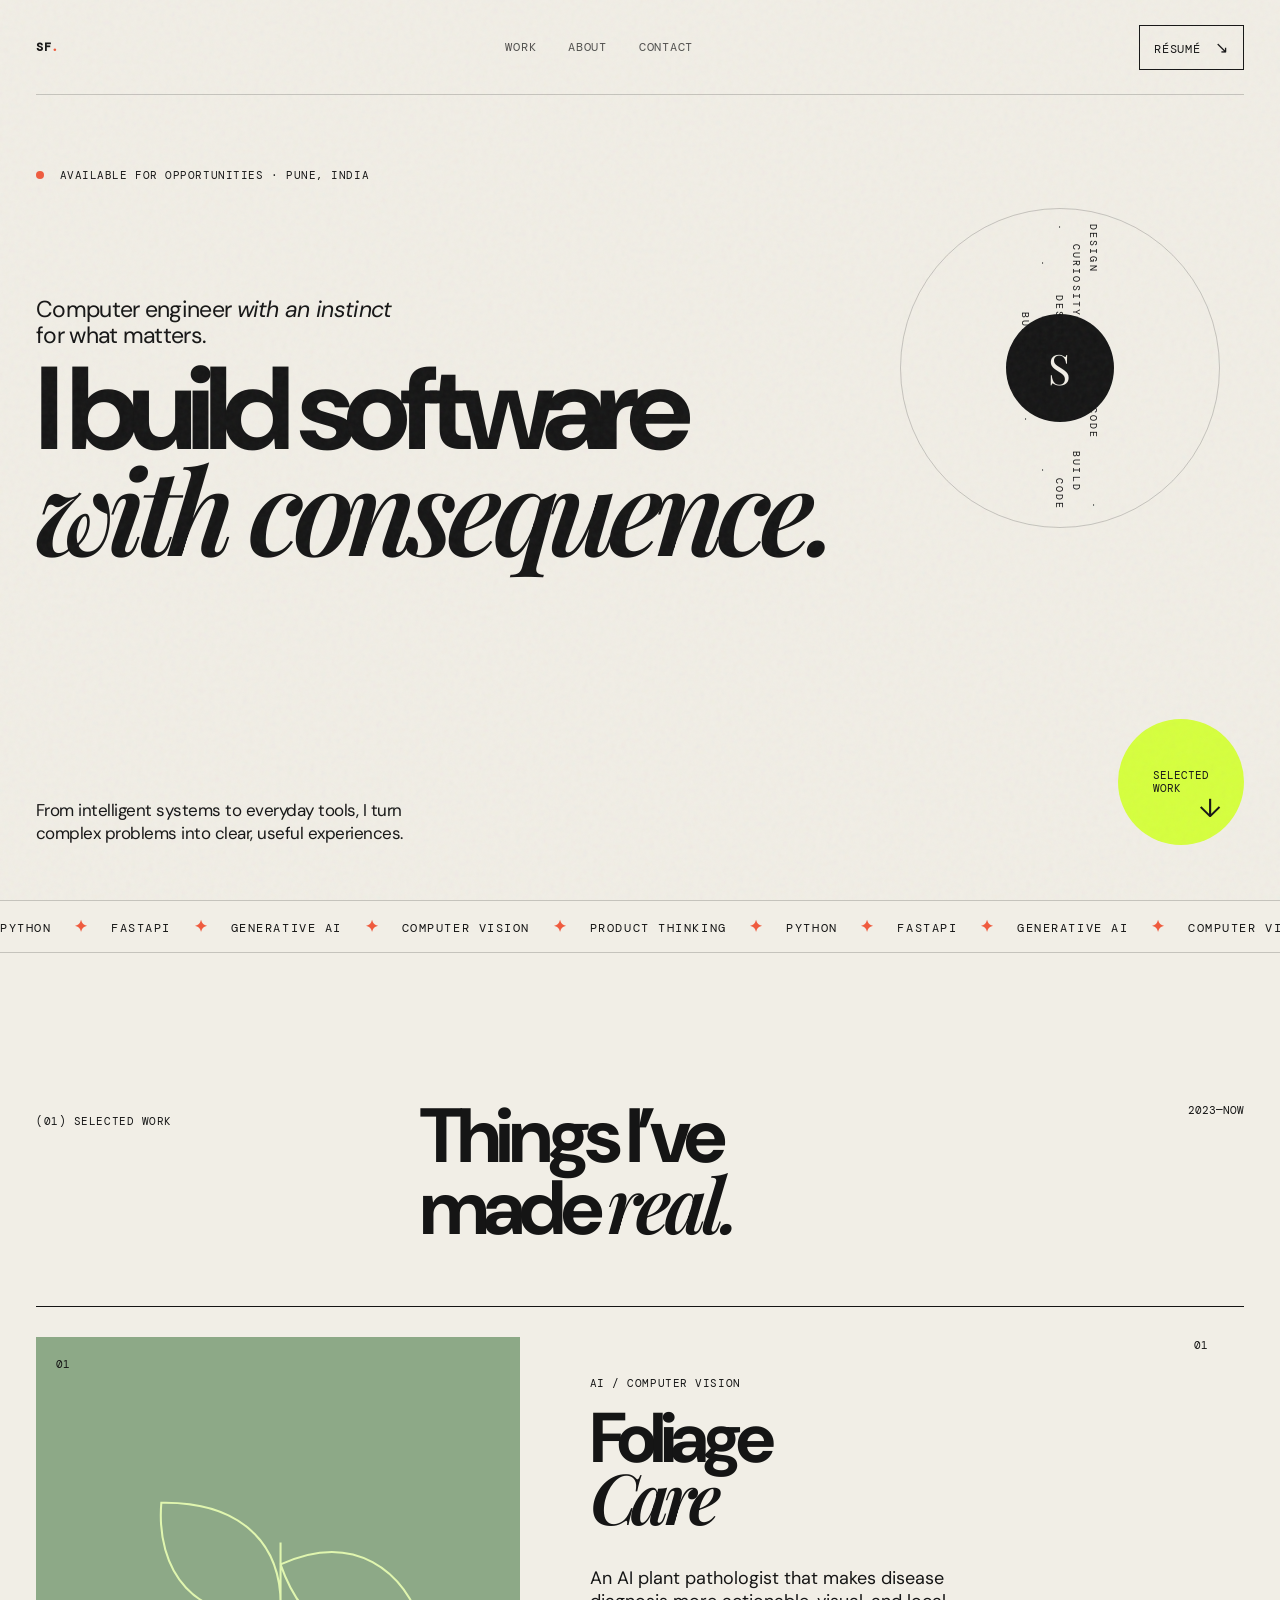
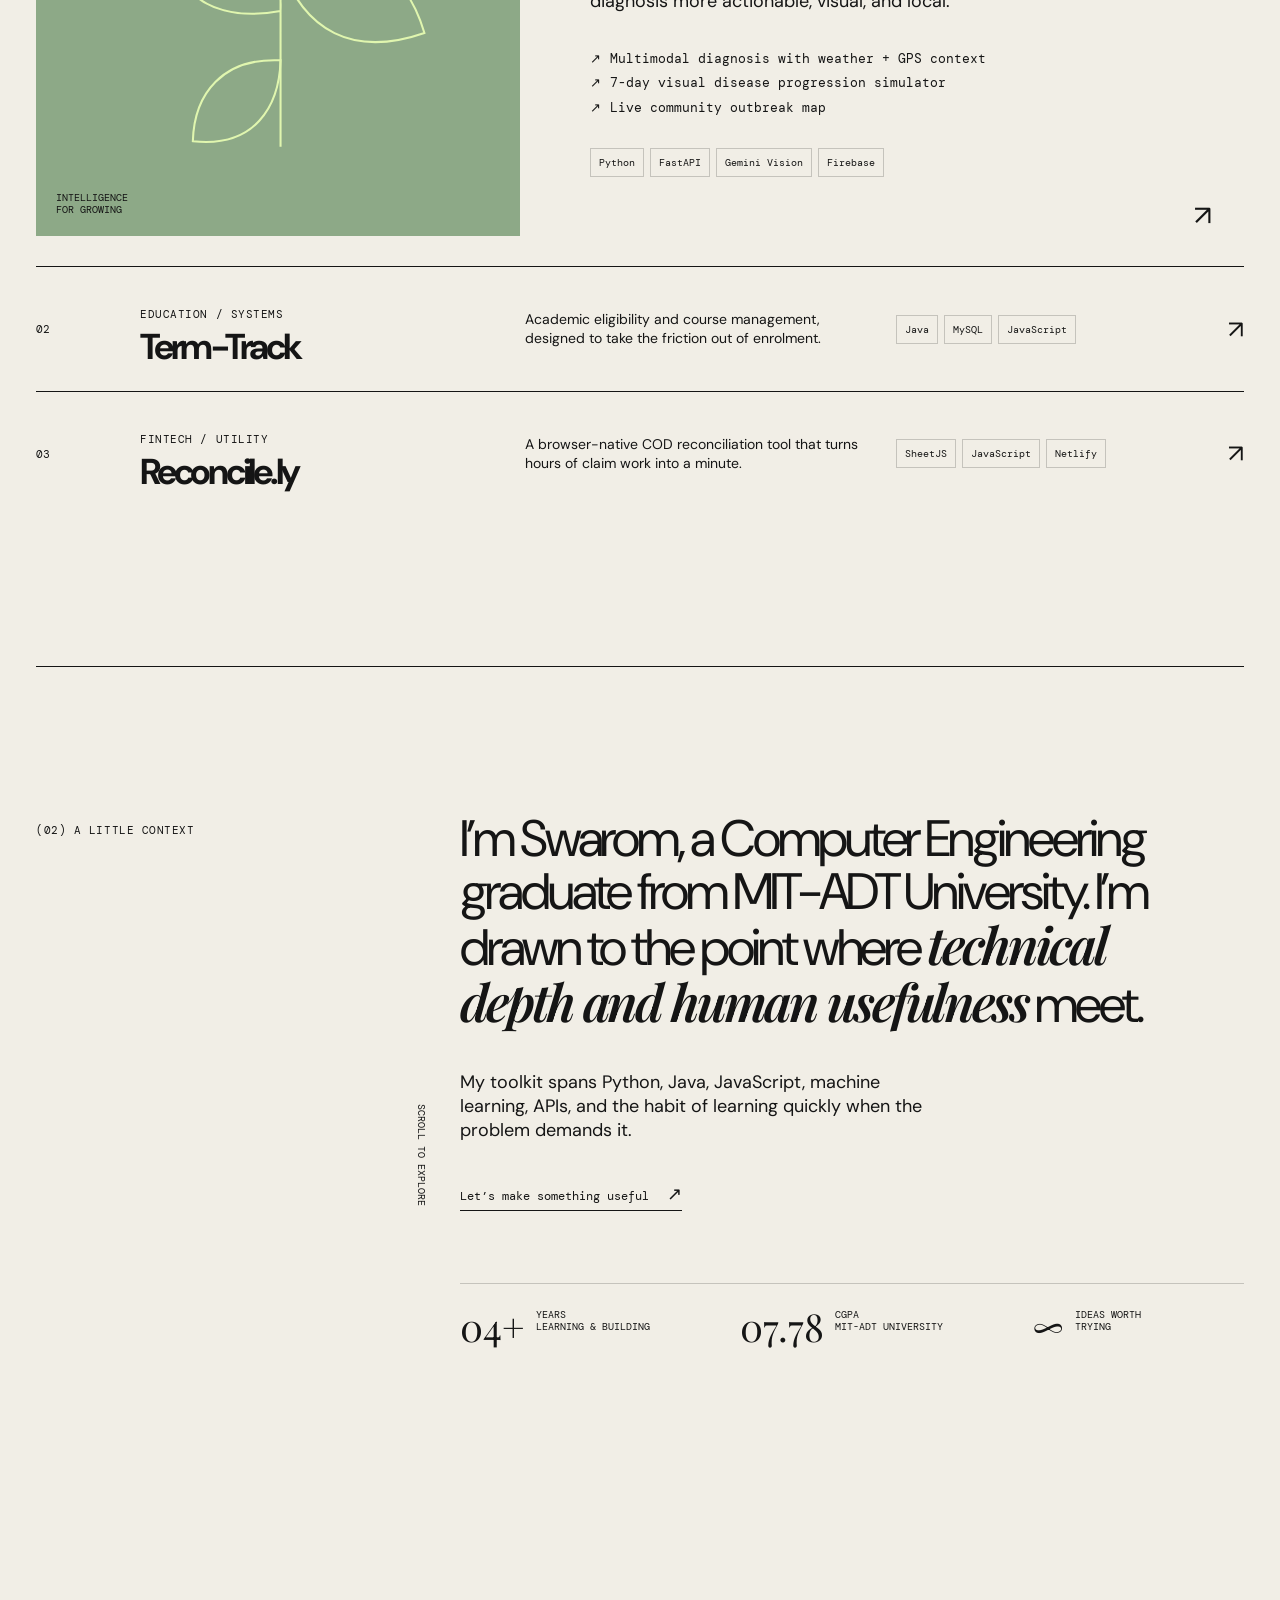
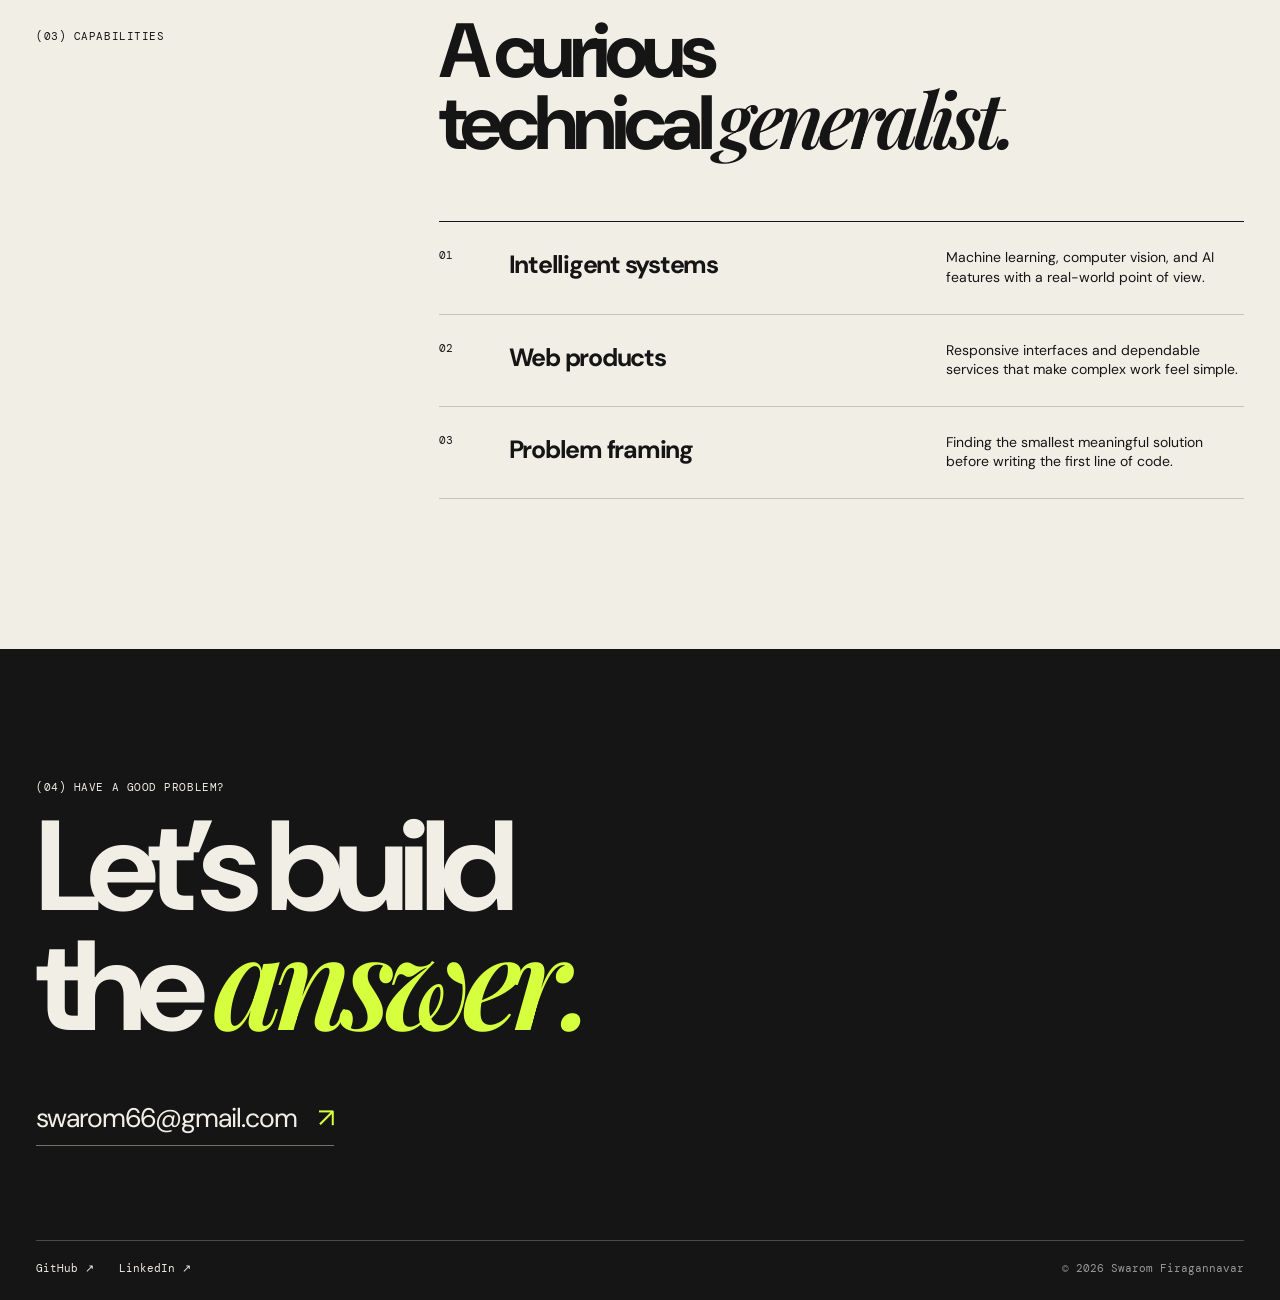
==== copy/index.html @ c426cae1 "Add initial website structure, styles, and interactivity - Created index.html with a complete layout" ====
<!doctype html>
<html lang="en">
<head>
  <meta charset="UTF-8">
  <meta name="viewport" content="width=device-width, initial-scale=1.0">
  <meta name="description" content="Swarom Firagannavar — computer engineer building useful, intelligent software.">
  <title>Swarom Firagannavar — Software Engineer</title>
  <link rel="preconnect" href="https://fonts.googleapis.com">
  <link rel="preconnect" href="https://fonts.gstatic.com" crossorigin>
  <link href="https://fonts.googleapis.com/css2?family=DM+Mono:wght@400;500&family=DM+Sans:opsz,wght@9..40,400;9..40,500;9..40,700&family=Playfair+Display:ital,wght@0,600;0,700;1,600&display=swap" rel="stylesheet">
  <link rel="stylesheet" href="styles.css">
</head>
<body>
  <div class="grain" aria-hidden="true"></div>
  <div class="progress" aria-hidden="true"><span></span></div>
  <header class="nav wrap"><a class="monogram" href="#top" aria-label="Back to top">SF<span>.</span></a><nav aria-label="Main navigation"><a href="#work">Work</a><a href="#about">About</a><a href="#contact">Contact</a></nav><a class="nav-cta" href="SwaromResume.pdf" download>Résumé <span>↘</span></a></header>
  <main id="top">
    <section class="hero wrap">
      <div class="hero-meta reveal"><span class="pulse"></span> Available for opportunities · Pune, India</div>
      <p class="hero-kicker reveal">Computer engineer <i>with an instinct</i><br>for what matters.</p>
      <h1 class="reveal">I build software<br><em>with consequence.</em></h1>
      <div class="hero-bottom reveal"><p>From intelligent systems to everyday tools, I turn complex problems into clear, useful experiences.</p><a class="round-link" href="#work" aria-label="See selected work"><span>Selected<br>work</span><b>↓</b></a></div>
      <div class="orbit" aria-hidden="true"><span>DESIGN · CODE · CURIOSITY · BUILD · DESIGN · CODE · CURIOSITY · BUILD · </span><div class="orbit-core">S</div></div>
    </section>
    <section class="marquee" aria-label="Skills"><div>PYTHON <b>✦</b> FASTAPI <b>✦</b> GENERATIVE AI <b>✦</b> COMPUTER VISION <b>✦</b> PRODUCT THINKING <b>✦</b> PYTHON <b>✦</b> FASTAPI <b>✦</b> GENERATIVE AI <b>✦</b> COMPUTER VISION <b>✦</b> PRODUCT THINKING <b>✦</b></div></section>
    <section class="work wrap" id="work">
      <div class="section-head reveal"><p>(01) Selected work</p><h2>Things I’ve<br>made <em>real.</em></h2><span>2023—NOW</span></div>
      <article class="project project-feature reveal"><div class="project-mark plant-mark"><span>01</span><svg viewBox="0 0 300 300" aria-hidden="true"><path d="M150 265V116M150 166c-64 12-91-31-87-79 57-1 89 29 87 79ZM150 132c53-24 91 3 105 50-52 18-88-1-105-50Z"/><path d="M150 202c-42-2-63 24-64 59 45 5 63-25 64-59Z"/></svg><small>Intelligence<br>for growing</small></div><div class="project-copy"><div><p class="eyebrow">AI / COMPUTER VISION</p><h3>Foliage<br><em>Care</em></h3></div><p class="project-description">An AI plant pathologist that makes disease diagnosis more actionable, visual, and local.</p><ul><li>Multimodal diagnosis with weather + GPS context</li><li>7-day visual disease progression simulator</li><li>Live community outbreak map</li></ul><div class="tags"><span>Python</span><span>FastAPI</span><span>Gemini Vision</span><span>Firebase</span></div></div><div class="project-index">01 <span>↗</span></div></article>
      <article class="project project-compact reveal"><div class="project-number">02</div><div><p class="eyebrow">EDUCATION / SYSTEMS</p><h3>Term-Track</h3></div><p>Academic eligibility and course management, designed to take the friction out of enrolment.</p><div class="tags"><span>Java</span><span>MySQL</span><span>JavaScript</span></div><span class="arrow">↗</span></article>
      <article class="project project-compact reveal"><div class="project-number">03</div><div><p class="eyebrow">FINTECH / UTILITY</p><h3>Reconcile.ly</h3></div><p>A browser-native COD reconciliation tool that turns hours of claim work into a minute.</p><div class="tags"><span>SheetJS</span><span>JavaScript</span><span>Netlify</span></div><span class="arrow">↗</span></article>
    </section>
    <section class="about wrap" id="about"><div class="about-label reveal"><p>(02) A little context</p><span>SCROLL TO EXPLORE</span></div><div class="about-copy reveal"><p>I’m Swarom, a Computer Engineering graduate from MIT-ADT University. I’m drawn to the point where <em>technical depth and human usefulness</em> meet.</p><p class="secondary">My toolkit spans Python, Java, JavaScript, machine learning, APIs, and the habit of learning quickly when the problem demands it.</p><a class="text-link" href="mailto:swarom66@gmail.com">Let’s make something useful <span>↗</span></a></div><aside class="stats reveal"><div><strong>04+</strong><span>years<br>learning & building</span></div><div><strong>07.78</strong><span>CGPA<br>MIT-ADT University</span></div><div><strong>∞</strong><span>ideas worth<br>trying</span></div></aside></section>
    <section class="capabilities wrap"><div class="section-head reveal"><p>(03) Capabilities</p><h2>A curious<br>technical <em>generalist.</em></h2></div><div class="skill-list reveal"><div><span>01</span><h3>Intelligent systems</h3><p>Machine learning, computer vision, and AI features with a real-world point of view.</p></div><div><span>02</span><h3>Web products</h3><p>Responsive interfaces and dependable services that make complex work feel simple.</p></div><div><span>03</span><h3>Problem framing</h3><p>Finding the smallest meaningful solution before writing the first line of code.</p></div></div></section>
    <section class="contact" id="contact"><div class="wrap reveal"><p class="eyebrow">(04) Have a good problem?</p><h2>Let’s build<br>the <em>answer.</em></h2><a class="mail-link" href="mailto:swarom66@gmail.com">swarom66@gmail.com <span>↗</span></a><div class="contact-foot"><a href="https://github.com/SlanderDome" target="_blank" rel="noreferrer">GitHub ↗</a><a href="https://linkedin.com/in/your-linkedin" target="_blank" rel="noreferrer">LinkedIn ↗</a><p>© 2026 Swarom Firagannavar</p></div></div></section>
  </main><script src="script.js"></script>
</body></html>
---- copy/styles.css ----
:root{--ink:#151515;--paper:#f1eee6;--acid:#d6ff3e;--line:rgba(21,21,21,.2);--mono:'DM Mono',monospace;--sans:'DM Sans',sans-serif;--serif:'Playfair Display',serif}*{box-sizing:border-box}html{scroll-behavior:smooth}body{margin:0;background:var(--paper);color:var(--ink);font-family:var(--sans);font-size:16px;overflow-x:hidden}.wrap{width:min(1240px,calc(100% - 72px));margin:auto}.grain{position:fixed;inset:0;z-index:10;pointer-events:none;opacity:.05;background-image:url("data:image/svg+xml,%3Csvg viewBox='0 0 180 180' xmlns='http://www.w3.org/2000/svg'%3E%3Cfilter id='n'%3E%3CfeTurbulence type='fractalNoise' baseFrequency='.9' numOctaves='4' stitchTiles='stitch'/%3E%3C/filter%3E%3Crect width='100%25' height='100%25' filter='url(%23n)'/%3E%3C/svg%3E")}.progress{height:3px;position:fixed;top:0;z-index:20;width:100%}.progress span{display:block;height:100%;width:var(--scroll,0%);background:var(--ink)}
.nav{height:95px;display:flex;align-items:center;justify-content:space-between;border-bottom:1px solid var(--line);position:relative;z-index:2}.monogram{font-family:var(--serif);font-size:31px;font-weight:700;color:inherit;text-decoration:none;letter-spacing:-2px}.monogram span{color:#ef5b3e}.nav nav{display:flex;gap:32px}.nav a{color:inherit;text-decoration:none;font-size:12px;font-family:var(--mono);text-transform:uppercase;letter-spacing:.06em}.nav nav a{opacity:.72}.nav nav a:hover{opacity:1}.nav-cta{border:1px solid var(--ink);padding:11px 14px;transition:.25s}.nav-cta:hover{background:var(--ink);color:var(--paper)}.nav-cta span{font-size:16px;margin-left:7px}
.hero{min-height:calc(100svh - 95px);padding:73px 0 55px;position:relative;display:flex;flex-direction:column}.hero-meta,.eyebrow,.section-head p,.about-label p{font:11px var(--mono);letter-spacing:.05em;text-transform:uppercase}.pulse{display:inline-block;width:8px;height:8px;background:#ef5b3e;border-radius:50%;margin-right:8px;animation:blink 1.5s infinite}.hero-kicker{margin:clamp(55px,9vw,124px) 0 12px;font-size:clamp(17px,1.8vw,24px);letter-spacing:-.03em;line-height:1.1;max-width:370px}.hero h1{font-size:clamp(58px,9.2vw,137px);line-height:.84;letter-spacing:-.085em;margin:0;position:relative;z-index:1;font-weight:700}.hero h1 em,.section-head em,.contact h2 em{font-family:var(--serif);font-weight:600;letter-spacing:-.07em}.hero-bottom{display:flex;align-items:end;justify-content:space-between;margin-top:auto;position:relative;z-index:1}.hero-bottom>p{max-width:370px;font-size:17px;line-height:1.35;letter-spacing:-.03em;margin:70px 0 0}.round-link{height:126px;width:126px;border-radius:50%;background:var(--acid);color:var(--ink);display:flex;align-items:center;justify-content:center;text-decoration:none;font:11px/1.2 var(--mono);text-transform:uppercase;position:relative;transition:transform .3s}.round-link b{font:26px var(--sans);position:absolute;right:23px;bottom:20px}.round-link:hover{transform:rotate(12deg) scale(1.06)}.orbit{position:absolute;right:2%;top:14%;width:clamp(210px,25vw,340px);aspect-ratio:1;border:1px solid var(--line);border-radius:50%;display:grid;place-items:center;animation:spin 26s linear infinite}.orbit>span{position:absolute;inset:8px;display:flex;align-items:center;text-align:center;font:10px/1.7 var(--mono);letter-spacing:.21em;word-spacing:55px;writing-mode:vertical-rl}.orbit-core{height:34%;aspect-ratio:1;border-radius:50%;display:grid;place-items:center;background:var(--ink);color:var(--paper);font:42px var(--serif);animation:spin 26s linear reverse infinite}.marquee{overflow:hidden;border-top:1px solid var(--line);border-bottom:1px solid var(--line);white-space:nowrap;padding:15px 0;font:12px var(--mono);letter-spacing:.13em}.marquee div{display:inline-block;animation:slide 28s linear infinite}.marquee b{font-size:16px;color:#ef5b3e;margin:0 14px}
.work{padding:150px 0}.section-head{display:grid;grid-template-columns:1fr 2fr auto;align-items:start;margin-bottom:65px}.section-head h2,.contact h2{font-size:clamp(45px,6vw,82px);line-height:.86;letter-spacing:-.075em;margin:0}.section-head>span{font:11px var(--mono)}.project{border-top:1px solid var(--ink)}.project-feature{min-height:560px;display:grid;grid-template-columns:1.05fr 1.25fr 50px;position:relative}.project-mark{margin:30px 45px 30px 0;background:#8da987;position:relative;overflow:hidden;padding:20px;font:11px var(--mono)}.project-mark svg{position:absolute;width:85%;height:85%;inset:8%;fill:none;stroke:#eaffb4;stroke-width:1.5;opacity:.9}.project-mark small{position:absolute;bottom:20px;left:20px;font:10px/1.2 var(--mono);text-transform:uppercase}.project-copy{padding:58px 25px 42px;display:flex;flex-direction:column;align-items:flex-start}.project-copy h3,.project-compact h3{font-size:clamp(45px,5.5vw,76px);letter-spacing:-.09em;line-height:.83;margin:19px 0 36px}.project-copy h3 em{font-family:var(--serif);font-weight:600}.project-description{font-size:18px;line-height:1.3;max-width:360px;margin:0 0 30px}.project ul{font:13px/1.5 var(--mono);padding:0;list-style:none;margin:0 0 26px}.project li{margin:5px 0}.project li:before{content:'↗';margin-right:9px}.tags{display:flex;gap:6px;flex-wrap:wrap}.tags span{font:10px var(--mono);border:1px solid var(--line);padding:7px 8px}.project-index{padding-top:31px;font:11px var(--mono);display:flex;flex-direction:column;justify-content:space-between;padding-bottom:32px}.project-index span{font:28px var(--sans)}.project-compact{display:grid;grid-template-columns:80px 1.25fr 1.2fr 1fr 35px;align-items:center;gap:24px;padding:29px 0}.project-number{font:11px var(--mono)}.project-compact h3{font-size:36px;margin:10px 0 0}.project-compact p:not(.eyebrow){font-size:14px;line-height:1.35;margin:0}.project-compact .arrow{font-size:25px;text-align:right}
.about{padding:145px 0;border-top:1px solid var(--ink);display:grid;grid-template-columns:1fr 2fr;gap:32px}.about-label{display:flex;flex-direction:column;justify-content:space-between}.about-label span{font:10px var(--mono);writing-mode:vertical-rl}.about-copy{max-width:750px}.about-copy>p:first-child{font-size:clamp(30px,4vw,54px);line-height:1.04;letter-spacing:-.06em;margin:0}.about-copy em{font-family:var(--serif);font-weight:600}.about-copy .secondary{max-width:470px;font-size:18px;line-height:1.35;margin:39px 0}.text-link{color:inherit;font:12px var(--mono);text-decoration:none;border-bottom:1px solid var(--ink);padding-bottom:6px}.text-link span{font-size:18px;margin-left:11px}.stats{grid-column:2;display:flex;border-top:1px solid var(--line);margin-top:45px;padding-top:25px;gap:clamp(24px,7vw,100px)}.stats div{display:flex;gap:11px;align-items:flex-start}.stats strong{font:clamp(27px,3vw,43px)/.9 var(--serif)}.stats span{font:10px/1.25 var(--mono);text-transform:uppercase}.capabilities{padding:130px 0 150px}.skill-list{margin-left:33.333%;border-top:1px solid var(--ink)}.skill-list>div{padding:26px 0;display:grid;grid-template-columns:50px 1.4fr 1fr;gap:20px;border-bottom:1px solid var(--line)}.skill-list span{font:11px var(--mono)}.skill-list h3{margin:0;font-size:25px;letter-spacing:-.05em}.skill-list p{margin:0;font-size:14px;line-height:1.4}.contact{background:var(--ink);color:var(--paper);padding:120px 0 25px}.contact h2{font-size:clamp(60px,10vw,150px);margin:18px 0 58px}.contact h2 em{color:var(--acid)}.mail-link{font-size:clamp(17px,2.1vw,30px);letter-spacing:-.04em;color:var(--paper);text-decoration:none;border-bottom:1px solid #74746d;padding-bottom:10px}.mail-link span{color:var(--acid);margin-left:15px}.contact-foot{border-top:1px solid #4b4b46;margin-top:105px;padding-top:20px;display:flex;gap:25px;font:11px var(--mono)}.contact-foot a{color:var(--paper);text-decoration:none}.contact-foot p{margin:0 0 0 auto;color:#999}
.reveal{opacity:0;transform:translateY(26px);transition:opacity .8s ease,transform .8s cubic-bezier(.2,.75,.2,1)}.reveal.visible{opacity:1;transform:none}@keyframes spin{to{transform:rotate(360deg)}}@keyframes slide{to{transform:translateX(-50%)}}@keyframes blink{50%{opacity:.25}}
@media(max-width:720px){.wrap{width:min(100% - 36px,1240px)}.nav{height:72px}.nav nav{display:none}.nav-cta{padding:8px 10px;font-size:10px}.hero{min-height:calc(100svh - 72px);padding:45px 0 32px}.hero-kicker{margin-top:67px;font-size:16px}.hero h1{font-size:clamp(48px,15vw,76px);line-height:.88}.orbit{right:-27px;top:17%;width:205px}.hero-bottom>p{font-size:15px;max-width:230px}.round-link{width:83px;height:83px;font-size:9px}.round-link b{font-size:18px;right:14px;bottom:11px}.marquee{font-size:10px}.work,.capabilities{padding:90px 0}.section-head{display:block;margin-bottom:42px}.section-head p{margin-bottom:21px}.section-head>span{display:none}.project-feature{display:block;min-height:0}.project-mark{height:310px;margin:20px 0}.project-copy{padding:35px 0}.project-copy h3{font-size:58px}.project-index{position:absolute;right:0;top:0}.project-compact{grid-template-columns:42px 1fr 26px;gap:9px;padding:23px 0}.project-compact>p,.project-compact .tags{grid-column:2/4}.project-compact h3{font-size:30px}.project-compact .arrow{grid-column:3;grid-row:1/3}.project-compact .tags{margin-top:5px}.about{padding:90px 0;display:block}.about-label{display:block}.about-label span{display:none}.about-copy{margin-top:40px}.about-copy>p:first-child{font-size:31px}.stats{display:grid;grid-template-columns:1fr 1fr;gap:25px;margin-top:45px}.stats div{gap:7px}.skill-list{margin:0}.skill-list>div{grid-template-columns:34px 1fr;gap:8px}.skill-list p{grid-column:2}.contact{padding-top:85px}.contact-foot{margin-top:80px;flex-wrap:wrap}.contact-foot p{margin:15px 0 0;width:100%}}@media(prefers-reduced-motion:reduce){*{animation-duration:.01ms!important;scroll-behavior:auto!important}.reveal{opacity:1;transform:none}}
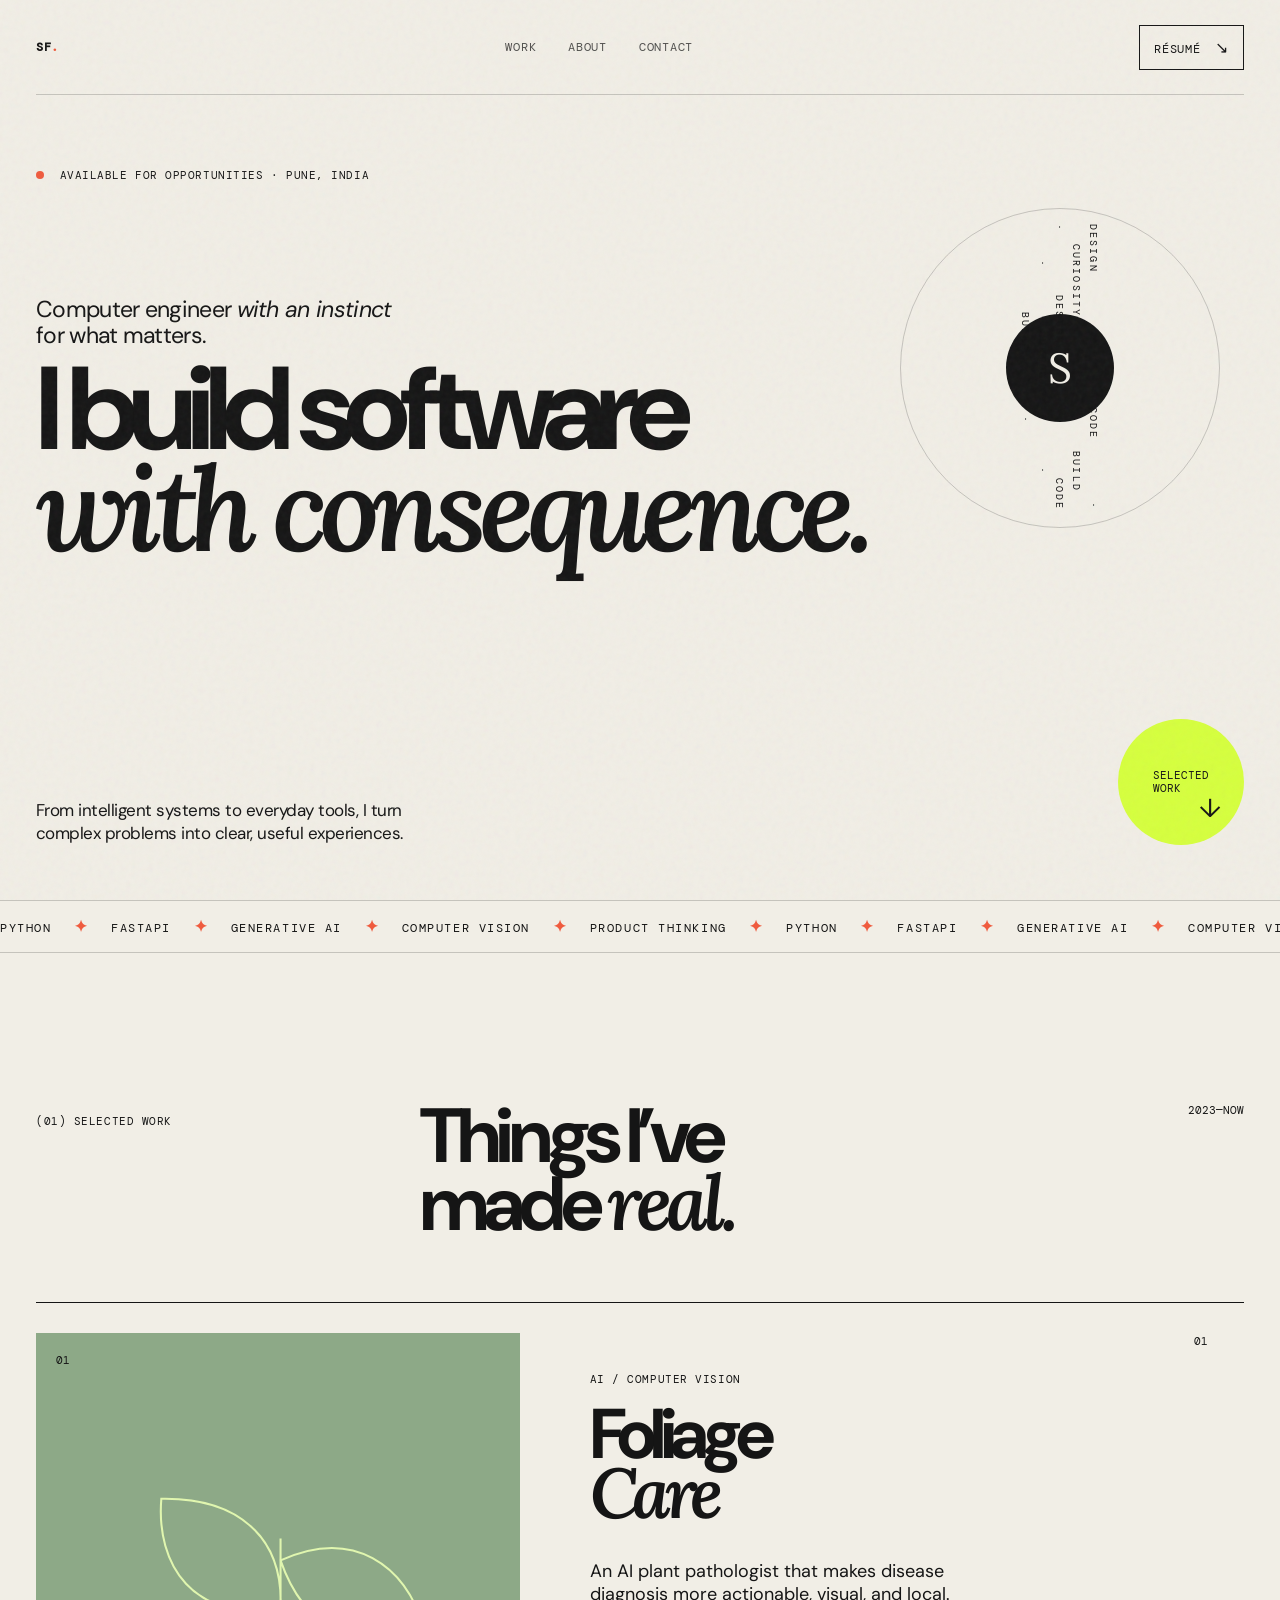
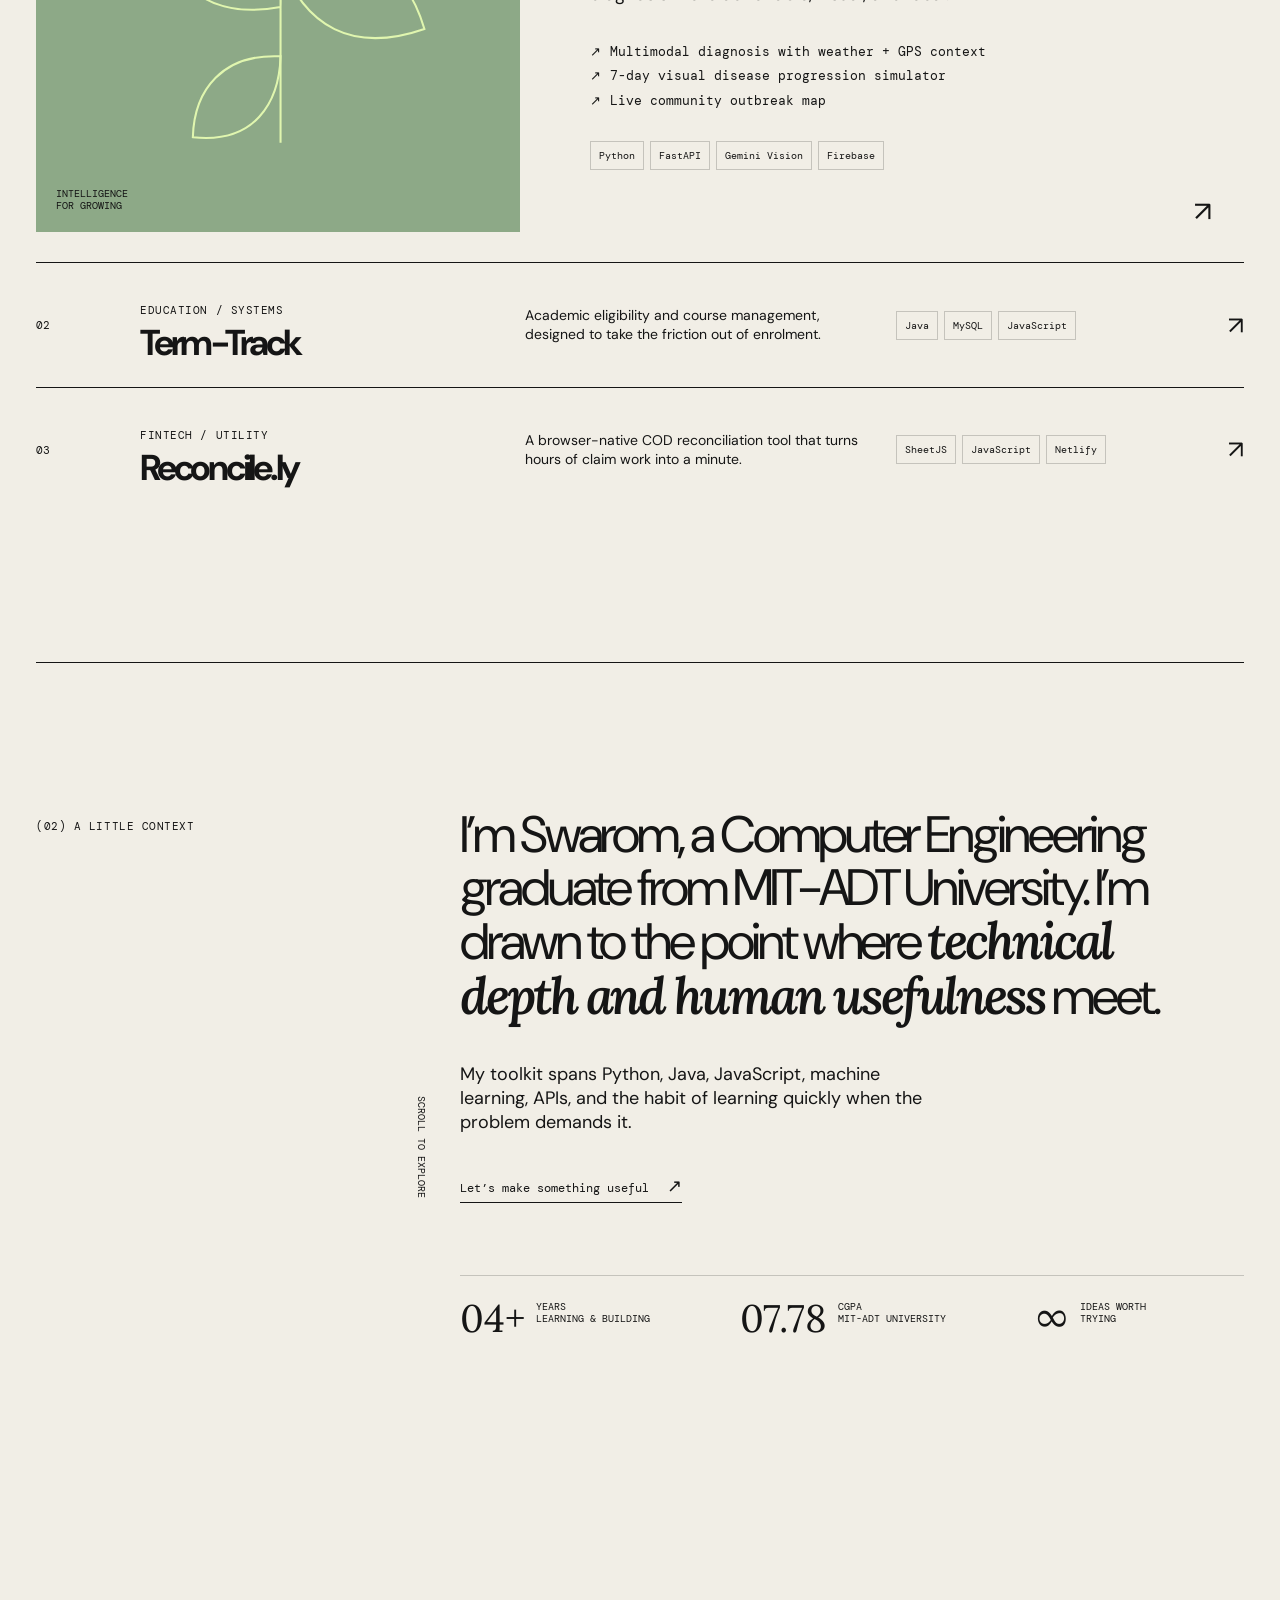
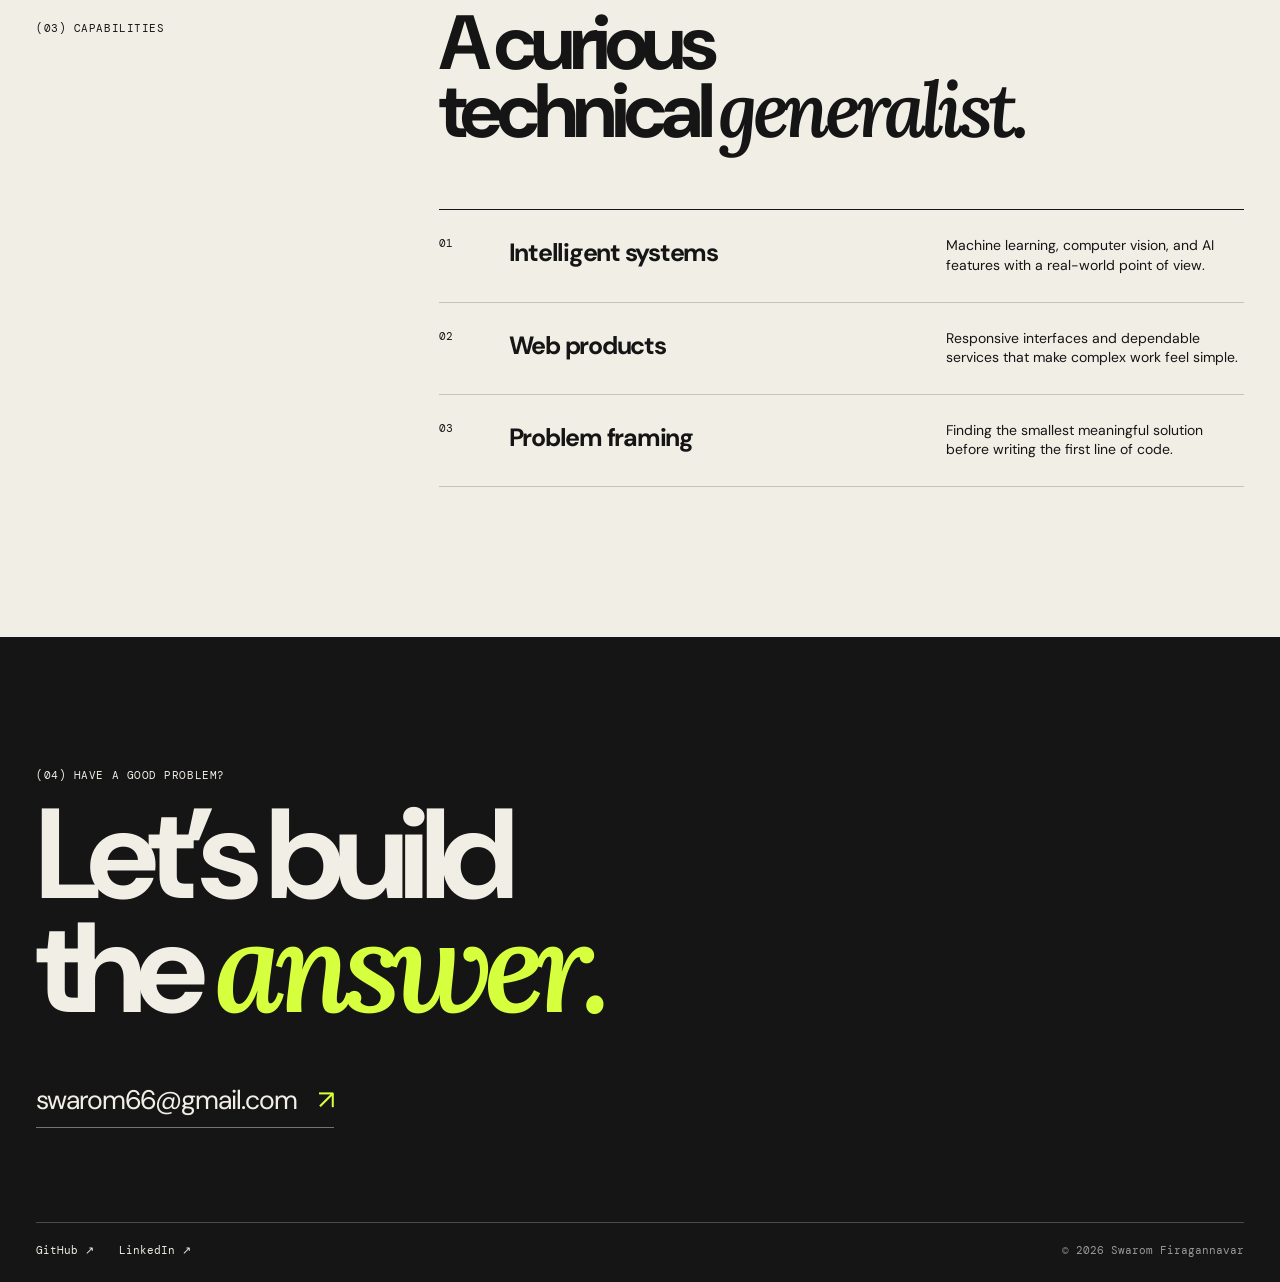
==== commit 2651979d: "style: update typography from Playfair Display to Lora across multiple files" ====
--- a/copy/index.html
+++ b/copy/index.html
@@ -7,7 +7,7 @@
   <title>Swarom Firagannavar — Software Engineer</title>
   <link rel="preconnect" href="https://fonts.googleapis.com">
   <link rel="preconnect" href="https://fonts.gstatic.com" crossorigin>
-  <link href="https://fonts.googleapis.com/css2?family=DM+Mono:wght@400;500&family=DM+Sans:opsz,wght@9..40,400;9..40,500;9..40,700&family=Playfair+Display:ital,wght@0,600;0,700;1,600&display=swap" rel="stylesheet">
+  <link href="https://fonts.googleapis.com/css2?family=DM+Mono:wght@400;500&family=DM+Sans:opsz,wght@9..40,400;9..40,500;9..40,700&family=Lora:ital,wght@0,600;0,700;1,600&display=swap" rel="stylesheet">
   <link rel="stylesheet" href="styles.css">
 </head>
 <body>
--- a/copy/styles.css
+++ b/copy/styles.css
@@ -1,4 +1,4 @@
-:root{--ink:#151515;--paper:#f1eee6;--acid:#d6ff3e;--line:rgba(21,21,21,.2);--mono:'DM Mono',monospace;--sans:'DM Sans',sans-serif;--serif:'Playfair Display',serif}*{box-sizing:border-box}html{scroll-behavior:smooth}body{margin:0;background:var(--paper);color:var(--ink);font-family:var(--sans);font-size:16px;overflow-x:hidden}.wrap{width:min(1240px,calc(100% - 72px));margin:auto}.grain{position:fixed;inset:0;z-index:10;pointer-events:none;opacity:.05;background-image:url("data:image/svg+xml,%3Csvg viewBox='0 0 180 180' xmlns='http://www.w3.org/2000/svg'%3E%3Cfilter id='n'%3E%3CfeTurbulence type='fractalNoise' baseFrequency='.9' numOctaves='4' stitchTiles='stitch'/%3E%3C/filter%3E%3Crect width='100%25' height='100%25' filter='url(%23n)'/%3E%3C/svg%3E")}.progress{height:3px;position:fixed;top:0;z-index:20;width:100%}.progress span{display:block;height:100%;width:var(--scroll,0%);background:var(--ink)}
+:root{--ink:#151515;--paper:#f1eee6;--acid:#d6ff3e;--line:rgba(21,21,21,.2);--mono:'DM Mono',monospace;--sans:'DM Sans',sans-serif;--serif:'Lora',serif}*{box-sizing:border-box}html{scroll-behavior:smooth}body{margin:0;background:var(--paper);color:var(--ink);font-family:var(--sans);font-size:16px;overflow-x:hidden}.wrap{width:min(1240px,calc(100% - 72px));margin:auto}.grain{position:fixed;inset:0;z-index:10;pointer-events:none;opacity:.05;background-image:url("data:image/svg+xml,%3Csvg viewBox='0 0 180 180' xmlns='http://www.w3.org/2000/svg'%3E%3Cfilter id='n'%3E%3CfeTurbulence type='fractalNoise' baseFrequency='.9' numOctaves='4' stitchTiles='stitch'/%3E%3C/filter%3E%3Crect width='100%25' height='100%25' filter='url(%23n)'/%3E%3C/svg%3E")}.progress{height:3px;position:fixed;top:0;z-index:20;width:100%}.progress span{display:block;height:100%;width:var(--scroll,0%);background:var(--ink)}
 .nav{height:95px;display:flex;align-items:center;justify-content:space-between;border-bottom:1px solid var(--line);position:relative;z-index:2}.monogram{font-family:var(--serif);font-size:31px;font-weight:700;color:inherit;text-decoration:none;letter-spacing:-2px}.monogram span{color:#ef5b3e}.nav nav{display:flex;gap:32px}.nav a{color:inherit;text-decoration:none;font-size:12px;font-family:var(--mono);text-transform:uppercase;letter-spacing:.06em}.nav nav a{opacity:.72}.nav nav a:hover{opacity:1}.nav-cta{border:1px solid var(--ink);padding:11px 14px;transition:.25s}.nav-cta:hover{background:var(--ink);color:var(--paper)}.nav-cta span{font-size:16px;margin-left:7px}
 .hero{min-height:calc(100svh - 95px);padding:73px 0 55px;position:relative;display:flex;flex-direction:column}.hero-meta,.eyebrow,.section-head p,.about-label p{font:11px var(--mono);letter-spacing:.05em;text-transform:uppercase}.pulse{display:inline-block;width:8px;height:8px;background:#ef5b3e;border-radius:50%;margin-right:8px;animation:blink 1.5s infinite}.hero-kicker{margin:clamp(55px,9vw,124px) 0 12px;font-size:clamp(17px,1.8vw,24px);letter-spacing:-.03em;line-height:1.1;max-width:370px}.hero h1{font-size:clamp(58px,9.2vw,137px);line-height:.84;letter-spacing:-.085em;margin:0;position:relative;z-index:1;font-weight:700}.hero h1 em,.section-head em,.contact h2 em{font-family:var(--serif);font-weight:600;letter-spacing:-.07em}.hero-bottom{display:flex;align-items:end;justify-content:space-between;margin-top:auto;position:relative;z-index:1}.hero-bottom>p{max-width:370px;font-size:17px;line-height:1.35;letter-spacing:-.03em;margin:70px 0 0}.round-link{height:126px;width:126px;border-radius:50%;background:var(--acid);color:var(--ink);display:flex;align-items:center;justify-content:center;text-decoration:none;font:11px/1.2 var(--mono);text-transform:uppercase;position:relative;transition:transform .3s}.round-link b{font:26px var(--sans);position:absolute;right:23px;bottom:20px}.round-link:hover{transform:rotate(12deg) scale(1.06)}.orbit{position:absolute;right:2%;top:14%;width:clamp(210px,25vw,340px);aspect-ratio:1;border:1px solid var(--line);border-radius:50%;display:grid;place-items:center;animation:spin 26s linear infinite}.orbit>span{position:absolute;inset:8px;display:flex;align-items:center;text-align:center;font:10px/1.7 var(--mono);letter-spacing:.21em;word-spacing:55px;writing-mode:vertical-rl}.orbit-core{height:34%;aspect-ratio:1;border-radius:50%;display:grid;place-items:center;background:var(--ink);color:var(--paper);font:42px var(--serif);animation:spin 26s linear reverse infinite}.marquee{overflow:hidden;border-top:1px solid var(--line);border-bottom:1px solid var(--line);white-space:nowrap;padding:15px 0;font:12px var(--mono);letter-spacing:.13em}.marquee div{display:inline-block;animation:slide 28s linear infinite}.marquee b{font-size:16px;color:#ef5b3e;margin:0 14px}
 .work{padding:150px 0}.section-head{display:grid;grid-template-columns:1fr 2fr auto;align-items:start;margin-bottom:65px}.section-head h2,.contact h2{font-size:clamp(45px,6vw,82px);line-height:.86;letter-spacing:-.075em;margin:0}.section-head>span{font:11px var(--mono)}.project{border-top:1px solid var(--ink)}.project-feature{min-height:560px;display:grid;grid-template-columns:1.05fr 1.25fr 50px;position:relative}.project-mark{margin:30px 45px 30px 0;background:#8da987;position:relative;overflow:hidden;padding:20px;font:11px var(--mono)}.project-mark svg{position:absolute;width:85%;height:85%;inset:8%;fill:none;stroke:#eaffb4;stroke-width:1.5;opacity:.9}.project-mark small{position:absolute;bottom:20px;left:20px;font:10px/1.2 var(--mono);text-transform:uppercase}.project-copy{padding:58px 25px 42px;display:flex;flex-direction:column;align-items:flex-start}.project-copy h3,.project-compact h3{font-size:clamp(45px,5.5vw,76px);letter-spacing:-.09em;line-height:.83;margin:19px 0 36px}.project-copy h3 em{font-family:var(--serif);font-weight:600}.project-description{font-size:18px;line-height:1.3;max-width:360px;margin:0 0 30px}.project ul{font:13px/1.5 var(--mono);padding:0;list-style:none;margin:0 0 26px}.project li{margin:5px 0}.project li:before{content:'↗';margin-right:9px}.tags{display:flex;gap:6px;flex-wrap:wrap}.tags span{font:10px var(--mono);border:1px solid var(--line);padding:7px 8px}.project-index{padding-top:31px;font:11px var(--mono);display:flex;flex-direction:column;justify-content:space-between;padding-bottom:32px}.project-index span{font:28px var(--sans)}.project-compact{display:grid;grid-template-columns:80px 1.25fr 1.2fr 1fr 35px;align-items:center;gap:24px;padding:29px 0}.project-number{font:11px var(--mono)}.project-compact h3{font-size:36px;margin:10px 0 0}.project-compact p:not(.eyebrow){font-size:14px;line-height:1.35;margin:0}.project-compact .arrow{font-size:25px;text-align:right}
